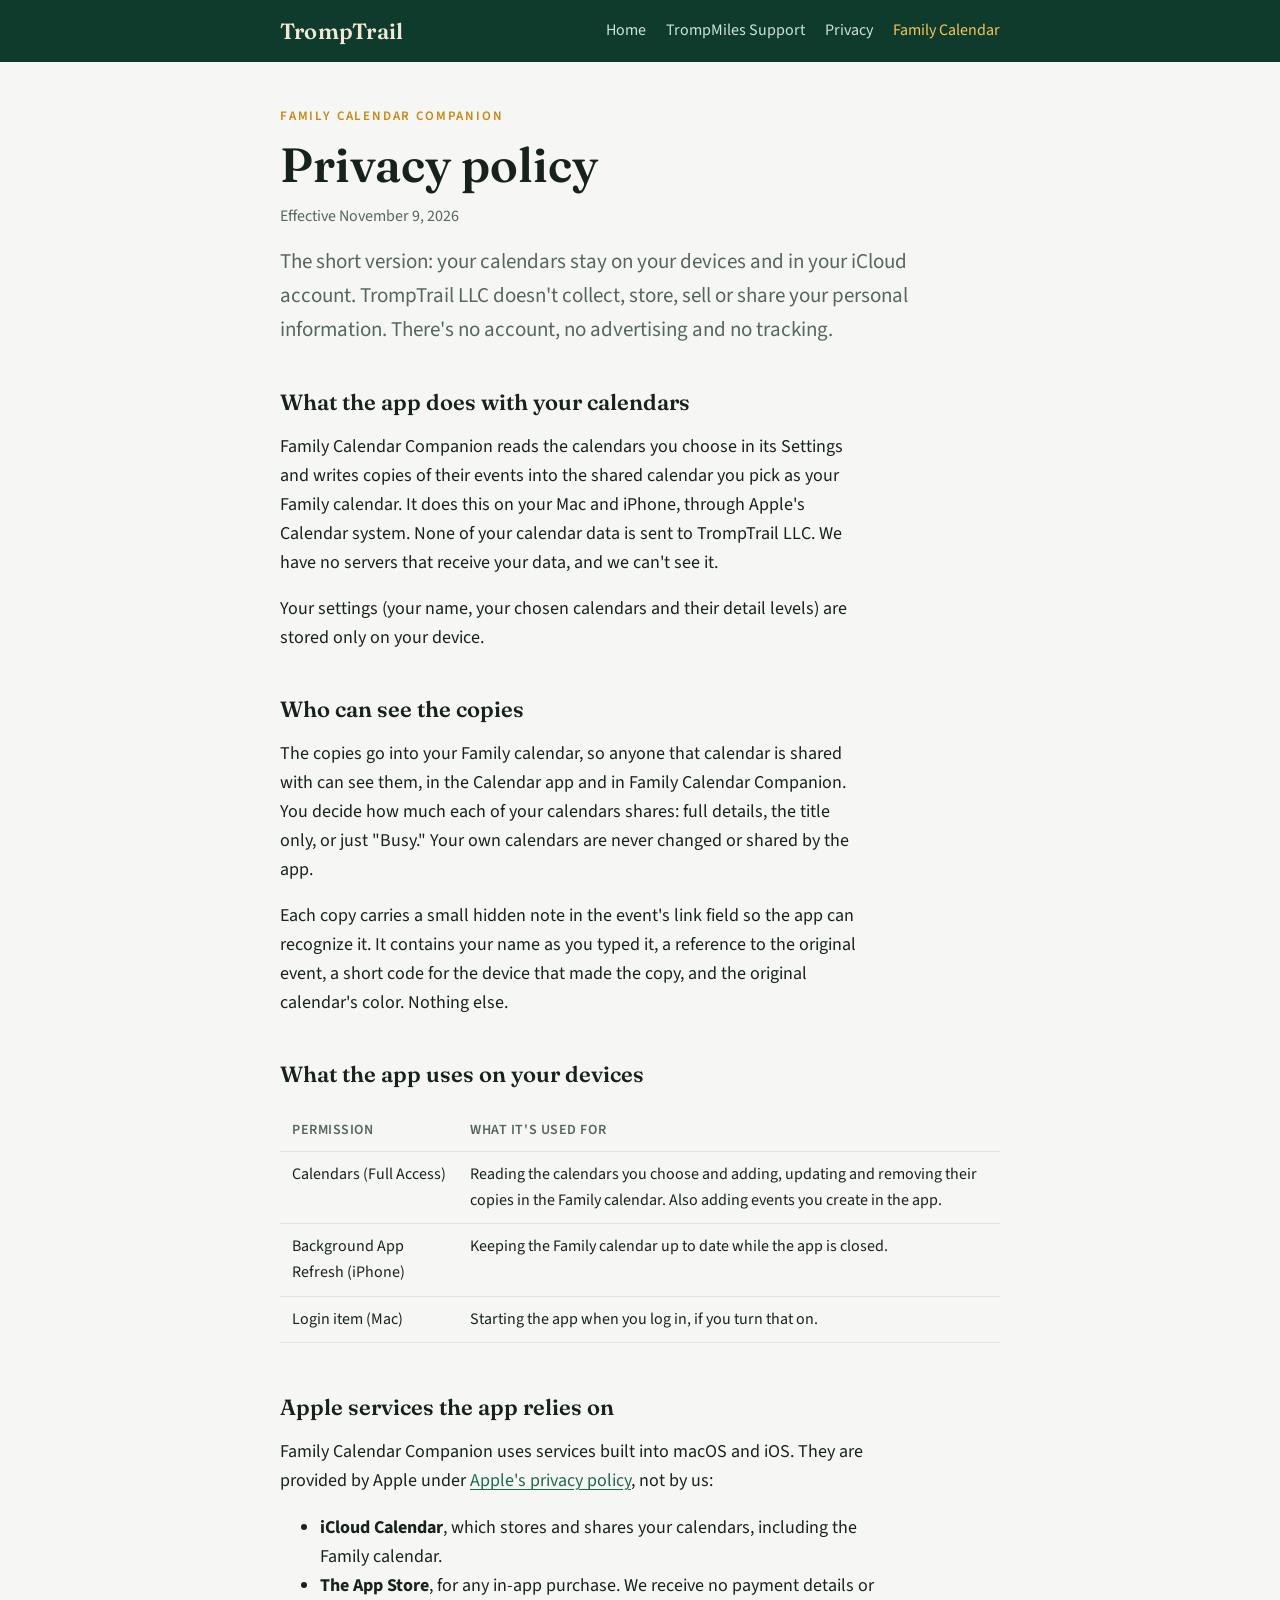
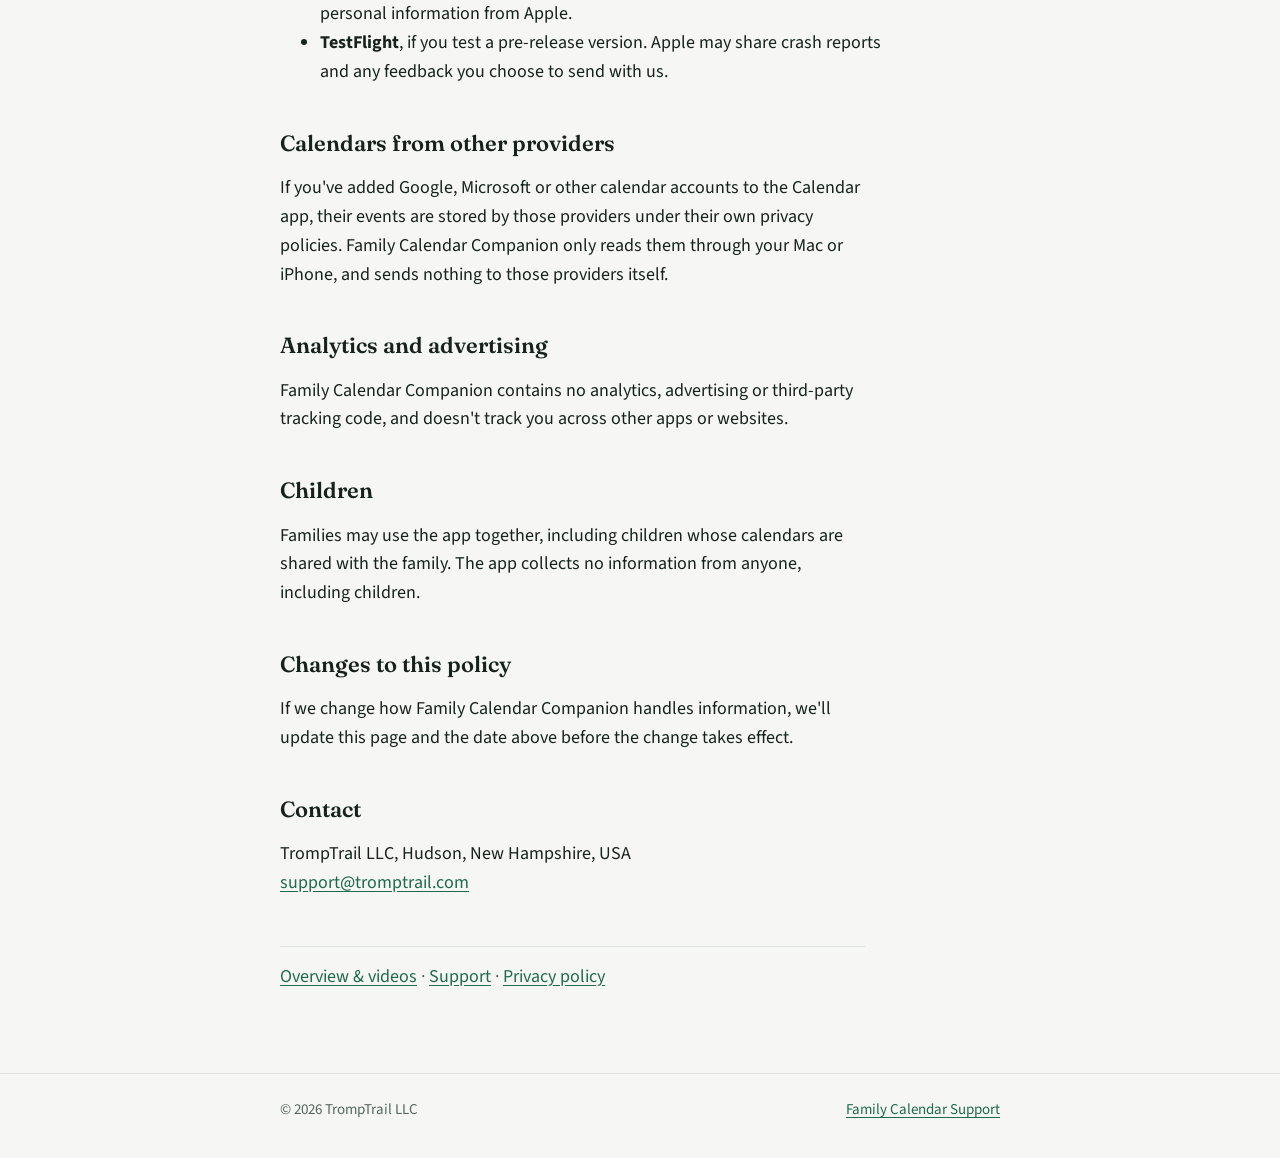
==== family-calendar-privacy.html @ 243a6b89 "Add files via upload" ====
<!doctype html>
<html lang="en">
<head>
<meta charset="utf-8">
<meta name="viewport" content="width=device-width, initial-scale=1, viewport-fit=cover">
<title>Family Calendar Companion Privacy Policy</title>
<meta name="description" content="Family Calendar Companion keeps your calendars on your devices and in iCloud. TrompTrail LLC collects no personal data.">
<link rel="icon" href="family-calendar-icon.svg" type="image/svg+xml">
<link rel="preconnect" href="https://fonts.googleapis.com">
<link rel="preconnect" href="https://fonts.gstatic.com" crossorigin>
<link rel="stylesheet" href="https://fonts.googleapis.com/css2?family=Fraunces:opsz,wght@9..144,600&family=Source+Sans+3:wght@400;600&display=swap">
<link rel="stylesheet" href="style.css">
</head>
<body>
<header class="top">
  <div class="wrap">
    <a class="brand" href="index.html">TrompTrail</a>
    <nav aria-label="Main">
      <a href="index.html">Home</a>
      <a href="support.html">TrompMiles Support</a>
      <a href="privacy.html">Privacy</a>
      <a href="family-calendar.html" aria-current="page">Family Calendar</a>
    </nav>
  </div>
</header>

<main class="policy">
  <div class="wrap">
    <p class="eyebrow">Family Calendar Companion</p>
    <h1>Privacy policy</h1>
    <p class="updated">Effective November 9, 2026</p>

    <p class="lede">The short version: your calendars stay on your devices and in your iCloud account. TrompTrail LLC doesn't collect, store, sell or share your personal information. There's no account, no advertising and no tracking.</p>

    <h2>What the app does with your calendars</h2>
    <p>Family Calendar Companion reads the calendars you choose in its Settings and writes copies of their events into the shared calendar you pick as your Family calendar. It does this on your Mac and iPhone, through Apple's Calendar system. None of your calendar data is sent to TrompTrail LLC. We have no servers that receive your data, and we can't see it.</p>
    <p>Your settings (your name, your chosen calendars and their detail levels) are stored only on your device.</p>

    <h2>Who can see the copies</h2>
    <p>The copies go into your Family calendar, so anyone that calendar is shared with can see them, in the Calendar app and in Family Calendar Companion. You decide how much each of your calendars shares: full details, the title only, or just "Busy." Your own calendars are never changed or shared by the app.</p>
    <p>Each copy carries a small hidden note in the event's link field so the app can recognize it. It contains your name as you typed it, a reference to the original event, a short code for the device that made the copy, and the original calendar's color. Nothing else.</p>

    <h2>What the app uses on your devices</h2>
    <div class="table-scroll">
      <table>
        <thead><tr><th>Permission</th><th>What it's used for</th></tr></thead>
        <tbody>
          <tr><td>Calendars (Full Access)</td><td>Reading the calendars you choose and adding, updating and removing their copies in the Family calendar. Also adding events you create in the app.</td></tr>
          <tr><td>Background App Refresh (iPhone)</td><td>Keeping the Family calendar up to date while the app is closed.</td></tr>
          <tr><td>Login item (Mac)</td><td>Starting the app when you log in, if you turn that on.</td></tr>
        </tbody>
      </table>
    </div>

    <h2>Apple services the app relies on</h2>
    <p>Family Calendar Companion uses services built into macOS and iOS. They are provided by Apple under <a href="https://www.apple.com/legal/privacy/">Apple's privacy policy</a>, not by us:</p>
    <ul>
      <li><strong>iCloud Calendar</strong>, which stores and shares your calendars, including the Family calendar.</li>
      <li><strong>The App Store</strong>, for any in-app purchase. We receive no payment details or personal information from Apple.</li>
      <li><strong>TestFlight</strong>, if you test a pre-release version. Apple may share crash reports and any feedback you choose to send with us.</li>
    </ul>

    <h2>Calendars from other providers</h2>
    <p>If you've added Google, Microsoft or other calendar accounts to the Calendar app, their events are stored by those providers under their own privacy policies. Family Calendar Companion only reads them through your Mac or iPhone, and sends nothing to those providers itself.</p>

    <h2>Analytics and advertising</h2>
    <p>Family Calendar Companion contains no analytics, advertising or third-party tracking code, and doesn't track you across other apps or websites.</p>

    <h2>Children</h2>
    <p>Families may use the app together, including children whose calendars are shared with the family. The app collects no information from anyone, including children.</p>

    <h2>Changes to this policy</h2>
    <p>If we change how Family Calendar Companion handles information, we'll update this page and the date above before the change takes effect.</p>

    <h2>Contact</h2>
    <p>TrompTrail LLC, Hudson, New Hampshire, USA<br>
    <a href="mailto:support@tromptrail.com">support@tromptrail.com</a></p>

    <p class="subnav"><a href="family-calendar.html">Overview &amp; videos</a> · <a href="family-calendar-support.html">Support</a> · <a href="family-calendar-privacy.html">Privacy policy</a></p>
  </div>
</main>

<footer>
  <div class="wrap">
    <span>© 2026 TrompTrail LLC</span>
    <a href="family-calendar-support.html">Family Calendar Support</a>
  </div>
</footer>
</body>
</html>
---- style.css ----
/* TrompTrail LLC site. Forest greens from the TrompMiles icon, light and dark. */
:root {
  --bg: #f6f7f4;
  --surface: #ffffff;
  --ink: #17221d;
  --muted: #55665d;
  --line: #dde4df;
  --green: #1f6a4e;
  --green-deep: #0e3b2c;
  --amber: #c98714;
  --display: "Fraunces", Georgia, "Times New Roman", serif;
  --body: "Source Sans 3", -apple-system, "Segoe UI", Helvetica, Arial, sans-serif;
  color-scheme: light;
}
@media (prefers-color-scheme: dark) {
  :root {
    --bg: #0d1713;
    --surface: #14211b;
    --ink: #e8efe9;
    --muted: #a3b5ab;
    --line: #26362e;
    --green: #6cc39c;
    --green-deep: #0b2c21;
    --amber: #e8a83a;
    color-scheme: dark;
  }
}
* { box-sizing: border-box; }
html { -webkit-text-size-adjust: 100%; }
body {
  margin: 0;
  background: var(--bg);
  color: var(--ink);
  font: 18px/1.6 var(--body);
}
a { color: var(--green); text-underline-offset: 3px; }
a:focus-visible { outline: 3px solid var(--amber); outline-offset: 2px; border-radius: 3px; }

.wrap {
  max-width: 760px;
  margin: 0 auto;
  padding-left: max(20px, env(safe-area-inset-left, 0px));
  padding-right: max(20px, env(safe-area-inset-right, 0px));
}

/* Header band */
.top {
  background: var(--green-deep);
  color: #f1e9d5;
}
.top .wrap {
  display: flex;
  align-items: center;
  justify-content: space-between;
  gap: 16px;
  flex-wrap: wrap;
  padding-block: 18px;
}
.brand {
  font: 600 22px/1 var(--display);
  color: #f1e9d5;
  text-decoration: none;
  letter-spacing: .01em;
}
.top nav { display: flex; gap: 20px; flex-wrap: wrap; }
.top nav a { color: #cfe3d8; text-decoration: none; font-size: 16px; }
.top nav a:hover, .top nav a[aria-current="page"] { color: #f6c45c; }

main .wrap { padding-block: 48px 64px; }

h1, h2, h3 { font-family: var(--display); line-height: 1.15; text-wrap: balance; }
h1 { font-size: clamp(34px, 6vw, 48px); margin: 0 0 12px; font-weight: 600; }
h2 { font-size: 26px; margin: 44px 0 10px; font-weight: 600; }
h3 { font-size: 20px; margin: 28px 0 6px; font-weight: 600; }
p, li { max-width: 65ch; }
.lede { font-size: 21px; color: var(--muted); margin-top: 0; }
.eyebrow {
  font: 600 13px/1 var(--body);
  letter-spacing: .14em;
  text-transform: uppercase;
  color: var(--amber);
  margin: 0 0 14px;
}

/* App feature block on the home page */
.app {
  display: grid;
  grid-template-columns: 112px 1fr;
  gap: 24px;
  align-items: start;
  background: var(--surface);
  border: 1px solid var(--line);
  border-radius: 20px;
  padding: 24px;
  margin-top: 36px;
}
.app img { width: 112px; height: 112px; border-radius: 25px; display: block; }
.app h2 { margin-top: 0; }
.app > div { min-width: 0; }
@media (max-width: 520px) {
  .app { grid-template-columns: 1fr; }
}
.badge {
  display: inline-block;
  font-size: 14px;
  font-weight: 600;
  padding: 4px 12px;
  border-radius: 999px;
  border: 1px solid var(--line);
  color: var(--muted);
}
ul.points { padding-left: 1.2em; }
ul.points li { margin-bottom: 6px; }

/* Support FAQ */
details {
  border-top: 1px solid var(--line);
  padding: 14px 0;
}
details:last-of-type { border-bottom: 1px solid var(--line); }
summary {
  cursor: pointer;
  font-weight: 600;
  font-size: 19px;
  list-style-position: outside;
}
details p, details ol, details ul { color: var(--ink); }
.contact {
  background: var(--surface);
  border: 1px solid var(--line);
  border-radius: 16px;
  padding: 20px 24px;
  margin: 28px 0;
}
.contact strong { font-size: 20px; }
.note { color: var(--muted); font-size: 16px; }

/* Privacy policy */
.policy h2 { font-size: 22px; }
.updated { color: var(--muted); font-size: 16px; margin-top: 0; }
table {
  width: 100%;
  border-collapse: collapse;
  font-size: 16px;
  margin: 12px 0 8px;
}
.table-scroll { overflow-x: auto; }
th, td { text-align: left; padding: 10px 12px; border-bottom: 1px solid var(--line); vertical-align: top; }
th { font-weight: 600; color: var(--muted); font-size: 14px; letter-spacing: .04em; text-transform: uppercase; }

footer {
  border-top: 1px solid var(--line);
  color: var(--muted);
  font-size: 15px;
}
footer .wrap { padding-block: 24px 36px; display: flex; gap: 16px; flex-wrap: wrap; justify-content: space-between; }

/* Family Calendar Companion pages */
.hero-app { margin-top: 0; }
.hero-app h1 { margin-top: 0; }
.subnav { margin-top: 48px; padding-top: 16px; border-top: 1px solid var(--line); color: var(--muted); }
.videos { display: grid; grid-template-columns: repeat(auto-fill, minmax(320px, 1fr)); gap: 24px; margin-top: 20px; }
.video { margin: 0; background: var(--surface); border: 1px solid var(--line); border-radius: 16px; overflow: hidden; }
.video iframe { display: block; width: 100%; aspect-ratio: 16 / 9; border: 0; background: #000; }
.video figcaption { padding: 12px 16px 16px; display: grid; gap: 2px; }
.video figcaption span { color: var(--muted); font-size: 16px; }
@media (max-width: 380px) { .videos { grid-template-columns: 1fr; } }
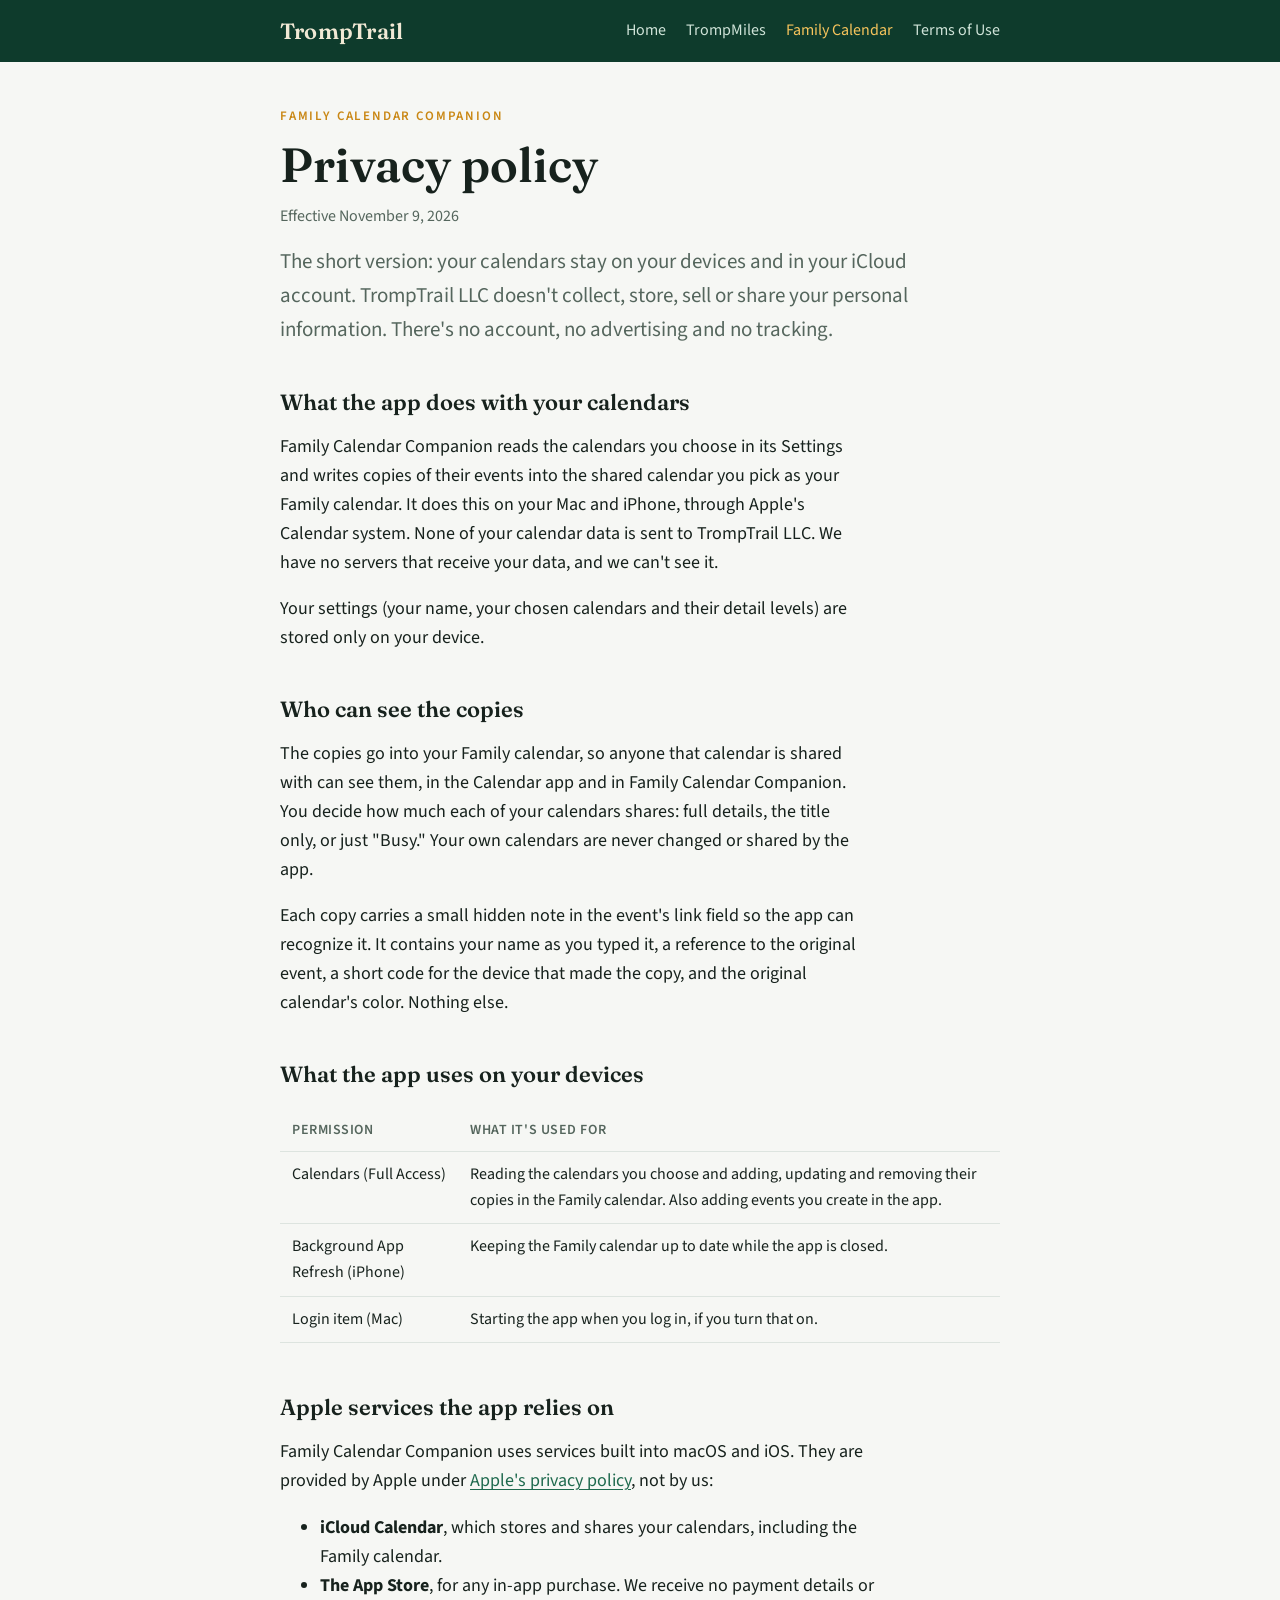
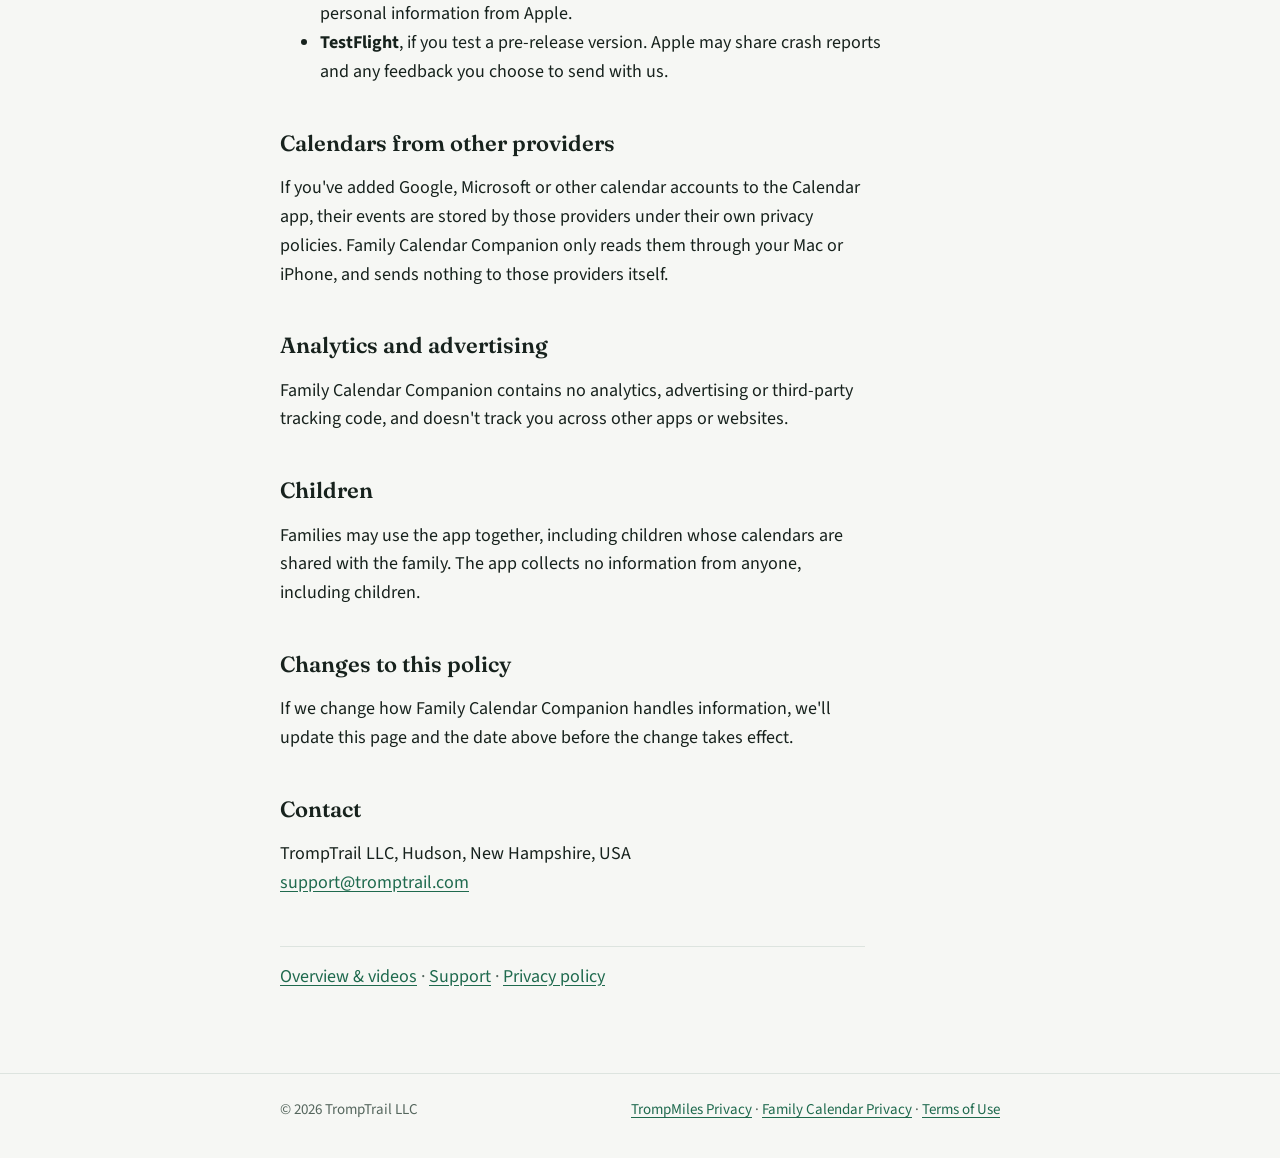
==== commit e525db07: "Make menus, footers and privacy links consistent across the site Co-Authored-By: Claude Opus 5.5 <no" ====
--- a/family-calendar-privacy.html
+++ b/family-calendar-privacy.html
@@ -17,9 +17,9 @@
     <a class="brand" href="index.html">TrompTrail</a>
     <nav aria-label="Main">
       <a href="index.html">Home</a>
-      <a href="support.html">TrompMiles Support</a>
-      <a href="privacy.html">Privacy</a>
+      <a href="support.html">TrompMiles</a>
       <a href="family-calendar.html" aria-current="page">Family Calendar</a>
+      <a href="terms.html">Terms of Use</a>
     </nav>
   </div>
 </header>
@@ -83,7 +83,7 @@
 <footer>
   <div class="wrap">
     <span>© 2026 TrompTrail LLC</span>
-    <a href="family-calendar-support.html">Family Calendar Support</a>
+    <span><a href="privacy.html">TrompMiles Privacy</a> · <a href="family-calendar-privacy.html">Family Calendar Privacy</a> · <a href="terms.html">Terms of Use</a></span>
   </div>
 </footer>
 </body>
